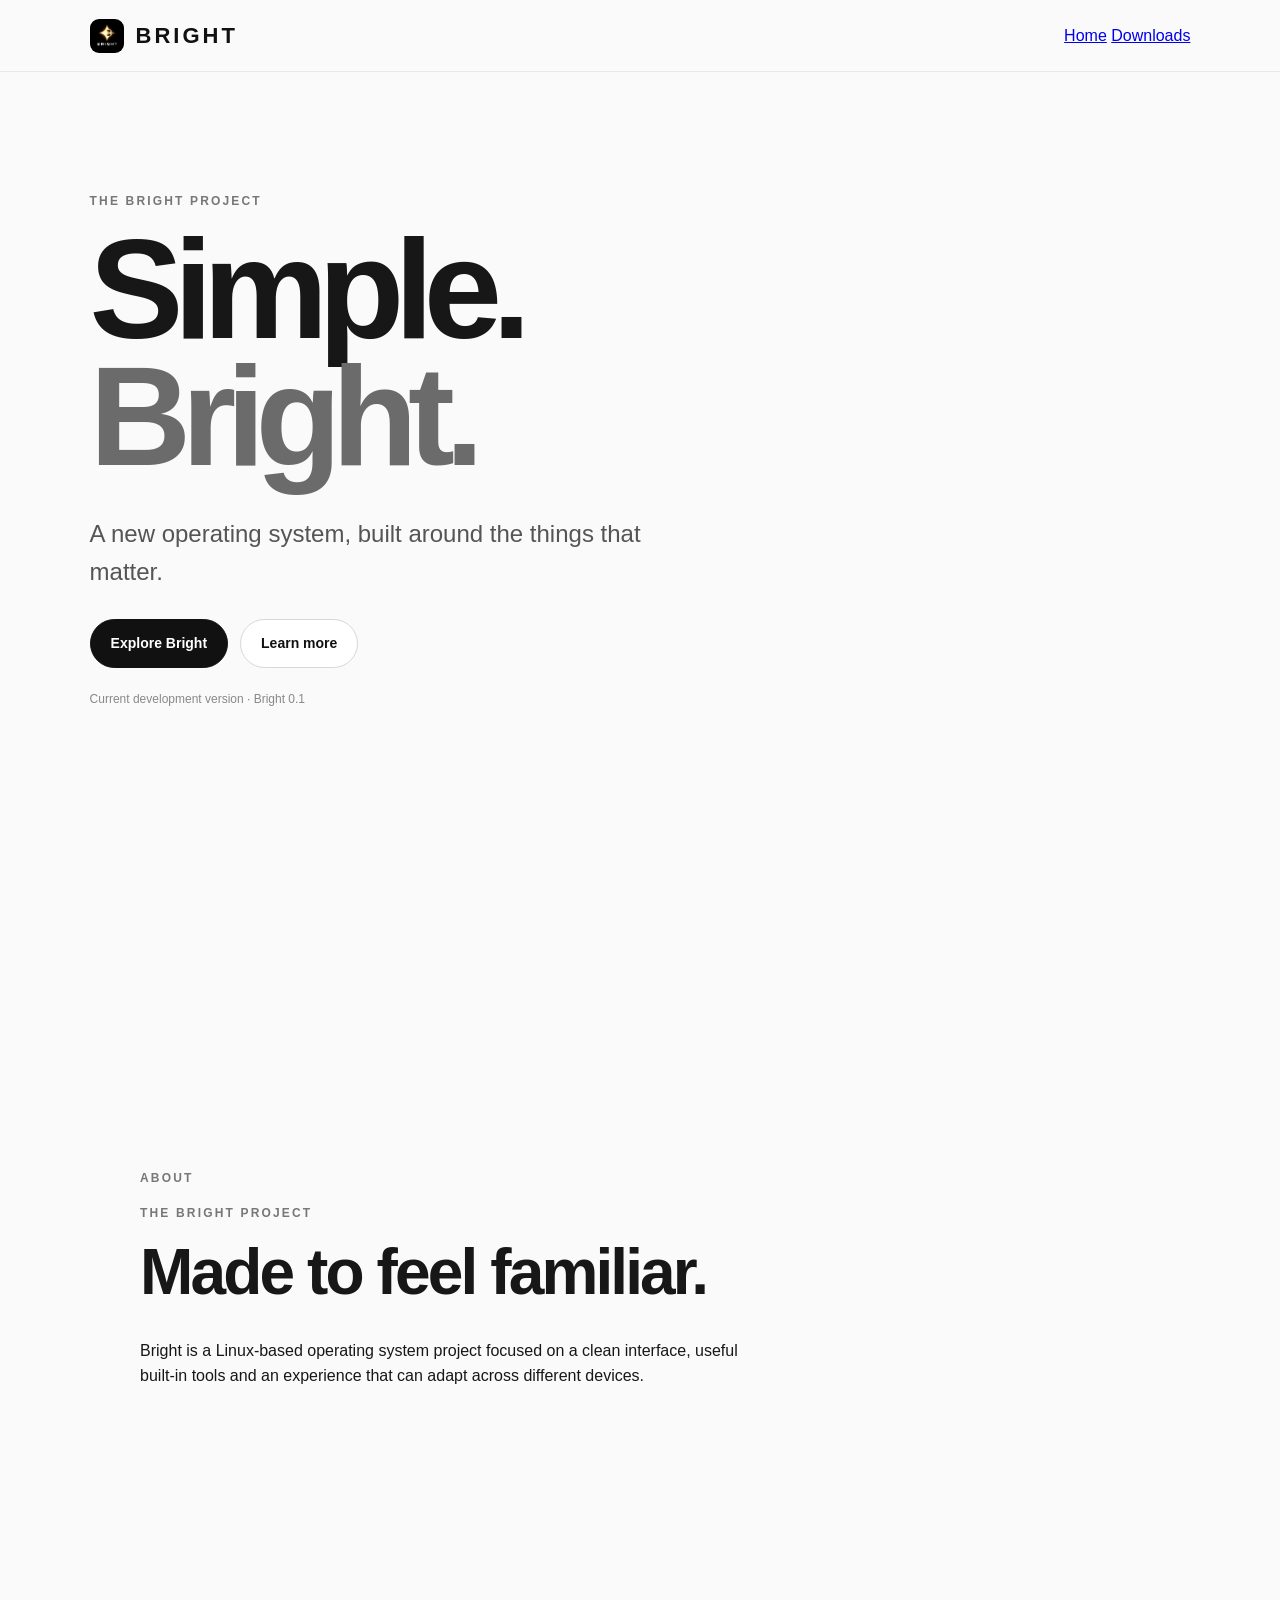
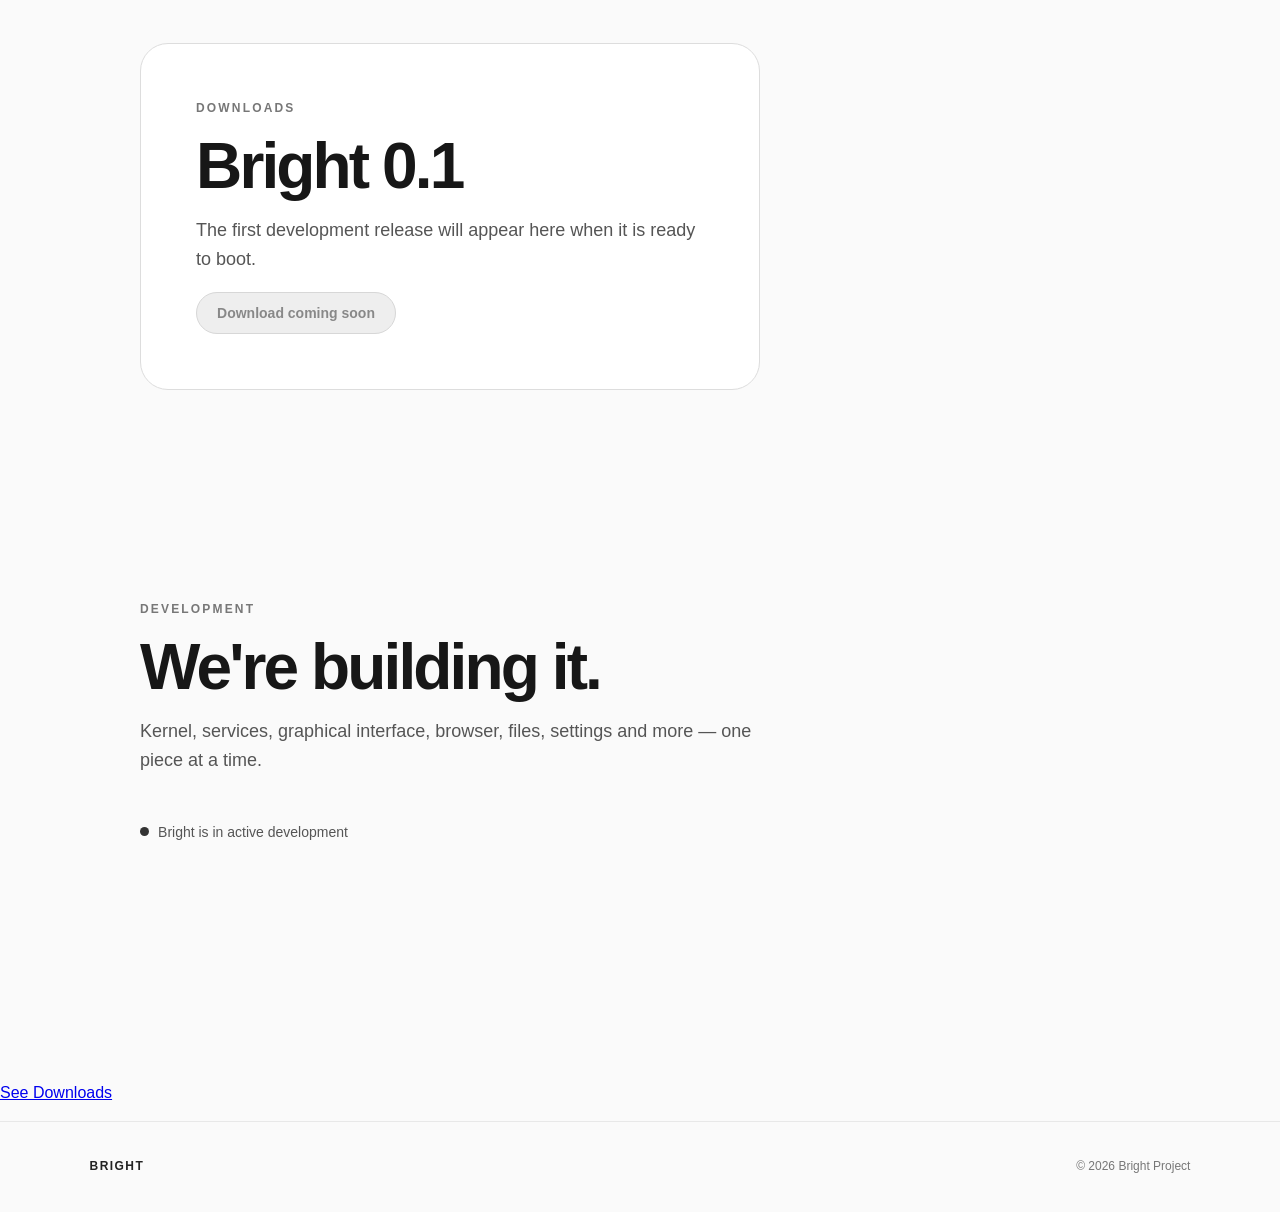
==== index.html @ c09f8cf2 "Update index.html" ====
<!DOCTYPE html>
<html lang="en">
<head>
    <meta charset="UTF-8">
    <meta name="viewport" content="width=device-width, initial-scale=1.0">

    <title>Bright</title>
    <meta name="description" content="Bright — a new operating system.">
<link rel="icon" type="image/png" href="015AEF3D-8F09-4C1F-8FC1-590E9E096916.png">
<link rel="apple-touch-icon" href="015AEF3D-8F09-4C1F-8FC1-590E9E096916.png">
    <link rel="stylesheet" href="style.css">
</head>
    <style>
                .logo {
            display: flex;
            align-items: center;
            gap: 12px;
            font-size: 22px;
            font-weight: 700;
            letter-spacing: 3px;
        }
        
           .logo img {
            width: 34px;
            height: 34px;
            border-radius: 9px;
        }
    </style>

<body>

<header class="navbar">
 <div class="logo">
            <img src="015AEF3D-8F09-4C1F-8FC1-590E9E096916.png"
                 alt="Bright">
           <a href="#" class="logo">BRIGHT</a>
        </div>
    <div>
            <a href="index.html">Home</a>
            <a href="downloads.html">Downloads</a>
        </div>

</header>


<main>
  <section class="hero">

        <p class="eyebrow">THE BRIGHT PROJECT</p>

        <h1>
            Simple.<br>
            <span>Bright.</span>
        </h1>

        <p class="subtitle">
            A new operating system, built around the things
            that matter.
        </p>

        <div class="buttons">
            <a href="#downloads" class="button primary">
                Explore Bright
            </a>

            <a href="#about" class="button secondary">
                Learn more
            </a>
        </div>

        <p class="version">
            Current development version · Bright 0.1
        </p>

    </section>


    <section id="about" class="section">

    <section class="hero">
        
      <p class="eyebrow">ABOUT</p>
        <p class="eyebrow">THE BRIGHT PROJECT</p>

        <h2>Made to feel familiar.</h2>

        <p>
            Bright is a Linux-based operating system project focused
            on a clean interface, useful built-in tools and an
            experience that can adapt across different devices.
        </p>

    </section>


    <section id="downloads" class="section download-card">

        <p class="eyebrow">DOWNLOADS</p>

        <h2>Bright 0.1</h2>

        <p>
            The first development release will appear here
            when it is ready to boot.
        </p>

        <button class="button disabled" disabled>
            Download coming soon
        </button>

    </section>


    <section id="development" class="section">

        <p class="eyebrow">DEVELOPMENT</p>

        <h2>We're building it.</h2>

        <p>
            Kernel, services, graphical interface, browser, files,
            settings and more — one piece at a time.
        </p>

        <div class="status">
            <span></span>
            Bright is in active development
        </div>

    </section>

</main>

<p><a href="/downloads">See Downloads</a></p>
<footer>

    <strong>BRIGHT</strong>

    <span>
        © 2026 Bright Project
    </span>

</footer>

</body>
</html>
---- style.css ----
* {
    box-sizing: border-box;
}

html {
    scroll-behavior: smooth;
}

body {
    margin: 0;
    background: #fafafa;
    color: #171717;

    font-family:
        Inter,
        -apple-system,
        BlinkMacSystemFont,
        "Segoe UI",
        sans-serif;

    line-height: 1.6;
}


/* ============================= */
/* NAVIGATION */
/* ============================= */

.navbar {
    height: 72px;

    padding: 0 7%;

    display: flex;
    align-items: center;
    justify-content: space-between;

    border-bottom: 1px solid #e8e8e8;

    background: rgba(250, 250, 250, 0.92);

    position: sticky;
    top: 0;

    backdrop-filter: blur(12px);

    z-index: 10;
}


.logo {
    color: #111;

    text-decoration: none;

    font-size: 20px;
    font-weight: 800;

    letter-spacing: 0.16em;
}


nav {
    display: flex;
    gap: 28px;
}


nav a {
    color: #555;

    text-decoration: none;

    font-size: 14px;

    transition: 0.2s;
}


nav a:hover {
    color: #111;
}


/* ============================= */
/* HERO */
/* ============================= */

.hero {
    min-height: 78vh;

    max-width: 1100px;

    padding:
        120px
        7%
        90px;

    display: flex;
    flex-direction: column;
    justify-content: center;
}


.eyebrow {
    margin: 0 0 16px;

    color: #777;

    font-size: 12px;
    font-weight: 750;

    letter-spacing: 0.18em;
}


h1 {
    margin: 0;

    font-size: clamp(64px, 11vw, 150px);

    line-height: 0.9;

    letter-spacing: -0.07em;

    font-weight: 800;
}


h1 span {
    color: #6b6b6b;
}


.subtitle {
    max-width: 620px;

    margin:
        34px
        0
        28px;

    color: #555;

    font-size:
        clamp(18px, 2.2vw, 24px);
}


/* ============================= */
/* BUTTONS */
/* ============================= */

.buttons {
    display: flex;

    gap: 12px;

    flex-wrap: wrap;
}


.button {
    display: inline-block;

    padding:
        12px
        20px;

    border-radius: 999px;

    border: 1px solid #d7d7d7;

    font-size: 14px;

    font-weight: 650;

    text-decoration: none;

    cursor: pointer;
}


.primary {
    background: #111;

    color: white;

    border-color: #111;
}


.secondary {
    background: white;

    color: #111;
}


.disabled {
    background: #eee;

    color: #888;

    cursor: not-allowed;
}


.version {
    margin-top: 22px;

    color: #888;

    font-size: 12px;
}


/* ============================= */
/* SECTIONS */
/* ============================= */

.section {
    max-width: 900px;

    padding:
        110px
        7%;
}


.section h2 {
    margin: 0 0 18px;

    font-size:
        clamp(36px, 5vw, 64px);

    line-height: 1;

    letter-spacing: -0.045em;
}


.section > p:not(.eyebrow) {
    max-width: 650px;

    color: #555;

    font-size: 18px;
}


/* ============================= */
/* DOWNLOAD CARD */
/* ============================= */

.download-card {
    margin:
        20px
        7%
        100px;

    padding: 55px;

    max-width: 900px;

    background: white;

    border: 1px solid #ddd;

    border-radius: 28px;
}


/* ============================= */
/* DEVELOPMENT STATUS */
/* ============================= */

.status {
    margin-top: 28px;

    display: inline-flex;

    align-items: center;

    gap: 9px;

    color: #555;

    font-size: 14px;
}


.status span {
    width: 9px;
    height: 9px;

    border-radius: 50%;

    background: #333;
}


/* ============================= */
/* FOOTER */
/* ============================= */

footer {
    padding:
        35px
        7%;

    border-top: 1px solid #e8e8e8;

    display: flex;

    justify-content: space-between;

    color: #777;

    font-size: 12px;
}


footer strong {
    color: #222;

    letter-spacing: 0.12em;
}


/* ============================= */
/* MOBILE */
/* ============================= */

@media (max-width: 650px) {

    nav {
        display: none;
    }

    .hero {
        padding-top: 90px;
    }

    .download-card {
        margin-left: 5%;
        margin-right: 5%;

        padding:
            35px
            25px;
    }

    footer {
        flex-direction: column;

        gap: 8px;
    }
}
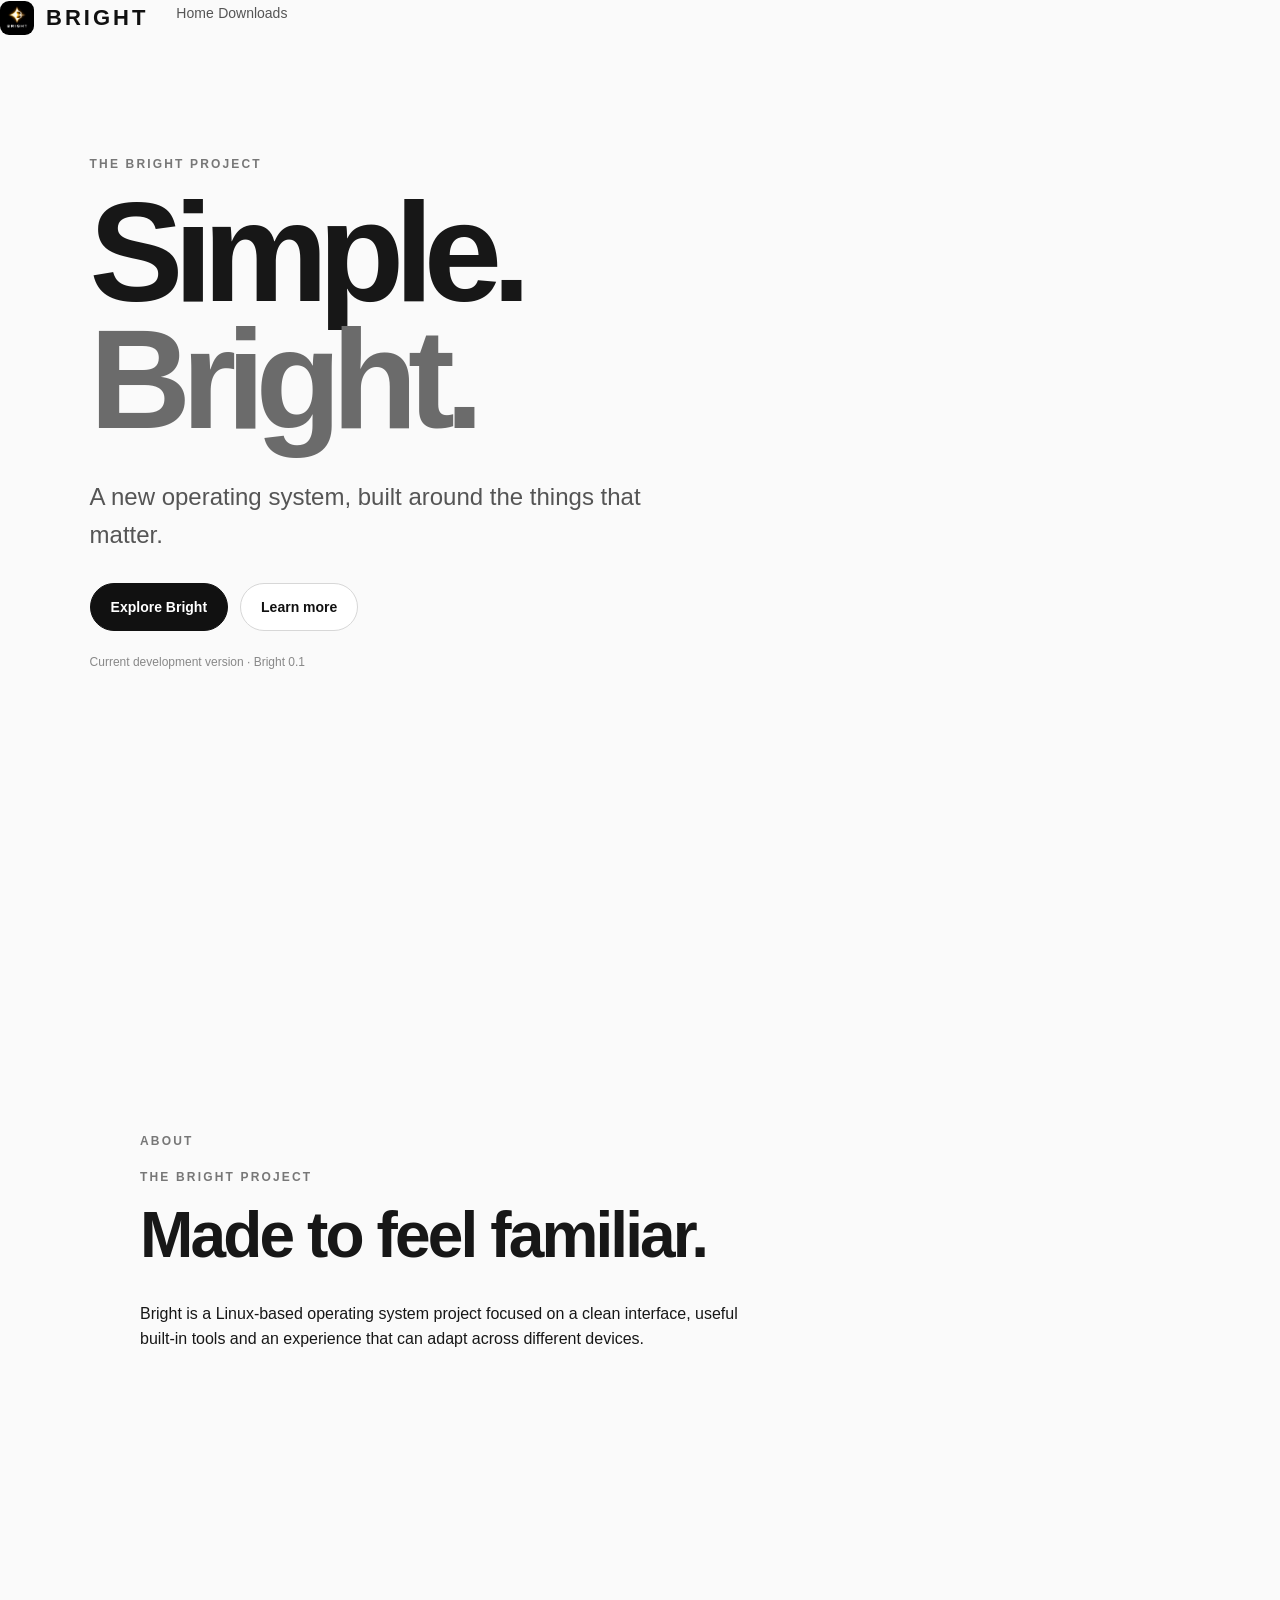
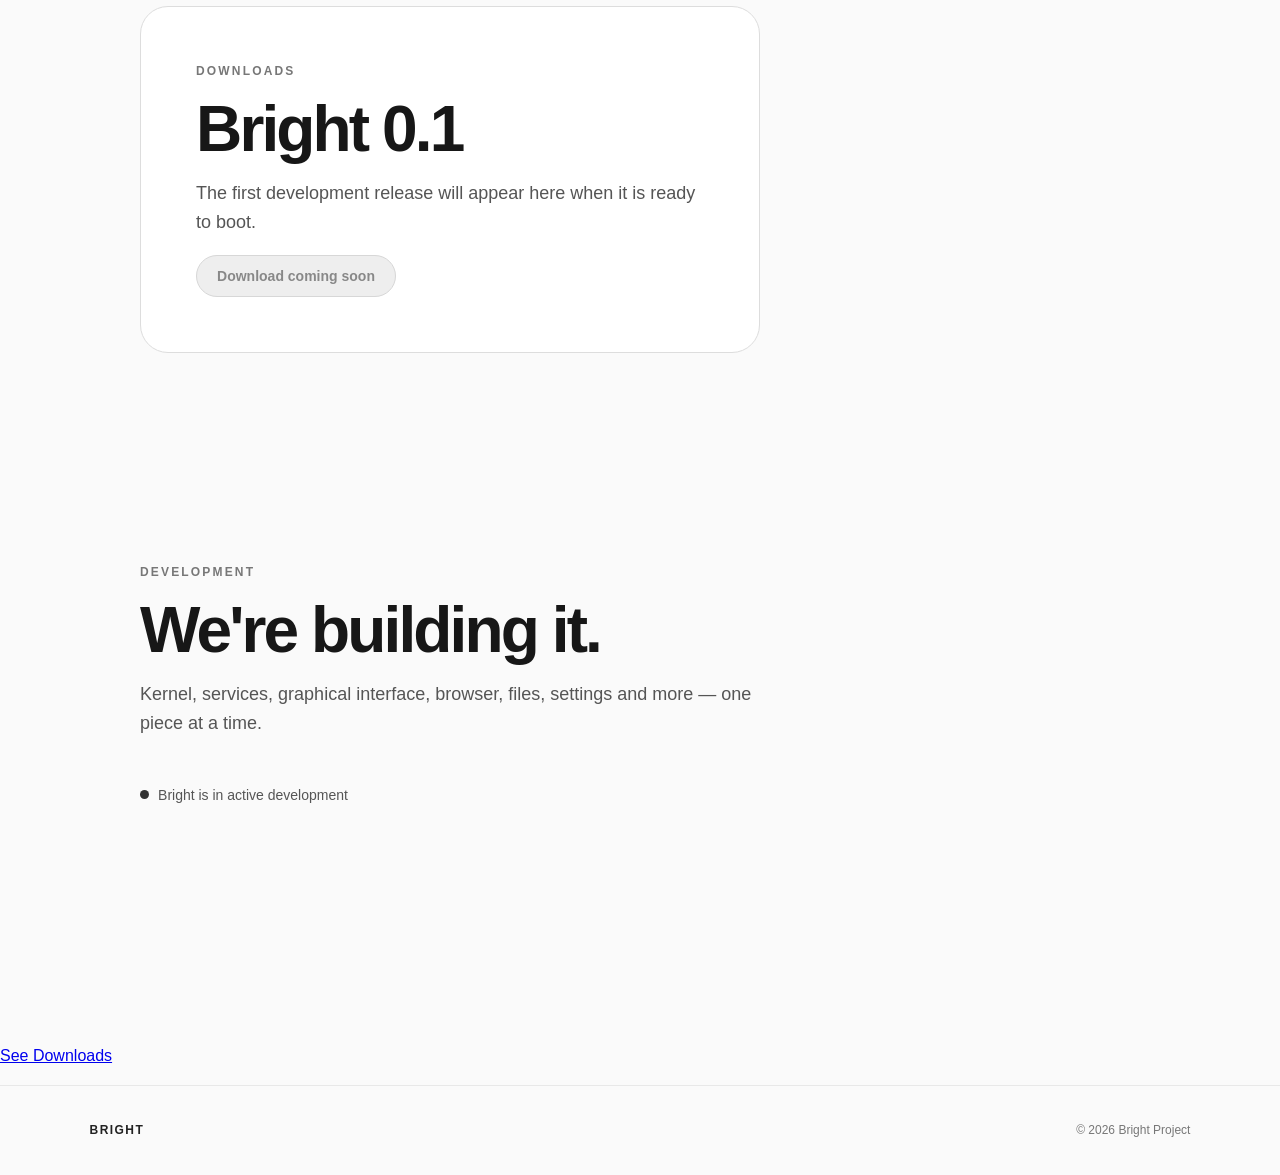
==== commit 7998de00: "Update index.html" ====
--- a/index.html
+++ b/index.html
@@ -29,7 +29,7 @@
 
 <body>
 
-<header class="navbar">
+<nav>
  <div class="logo">
             <img src="015AEF3D-8F09-4C1F-8FC1-590E9E096916.png"
                  alt="Bright">
@@ -40,7 +40,7 @@
             <a href="downloads.html">Downloads</a>
         </div>
 
-</header>
+</nav>
 
 
 <main>
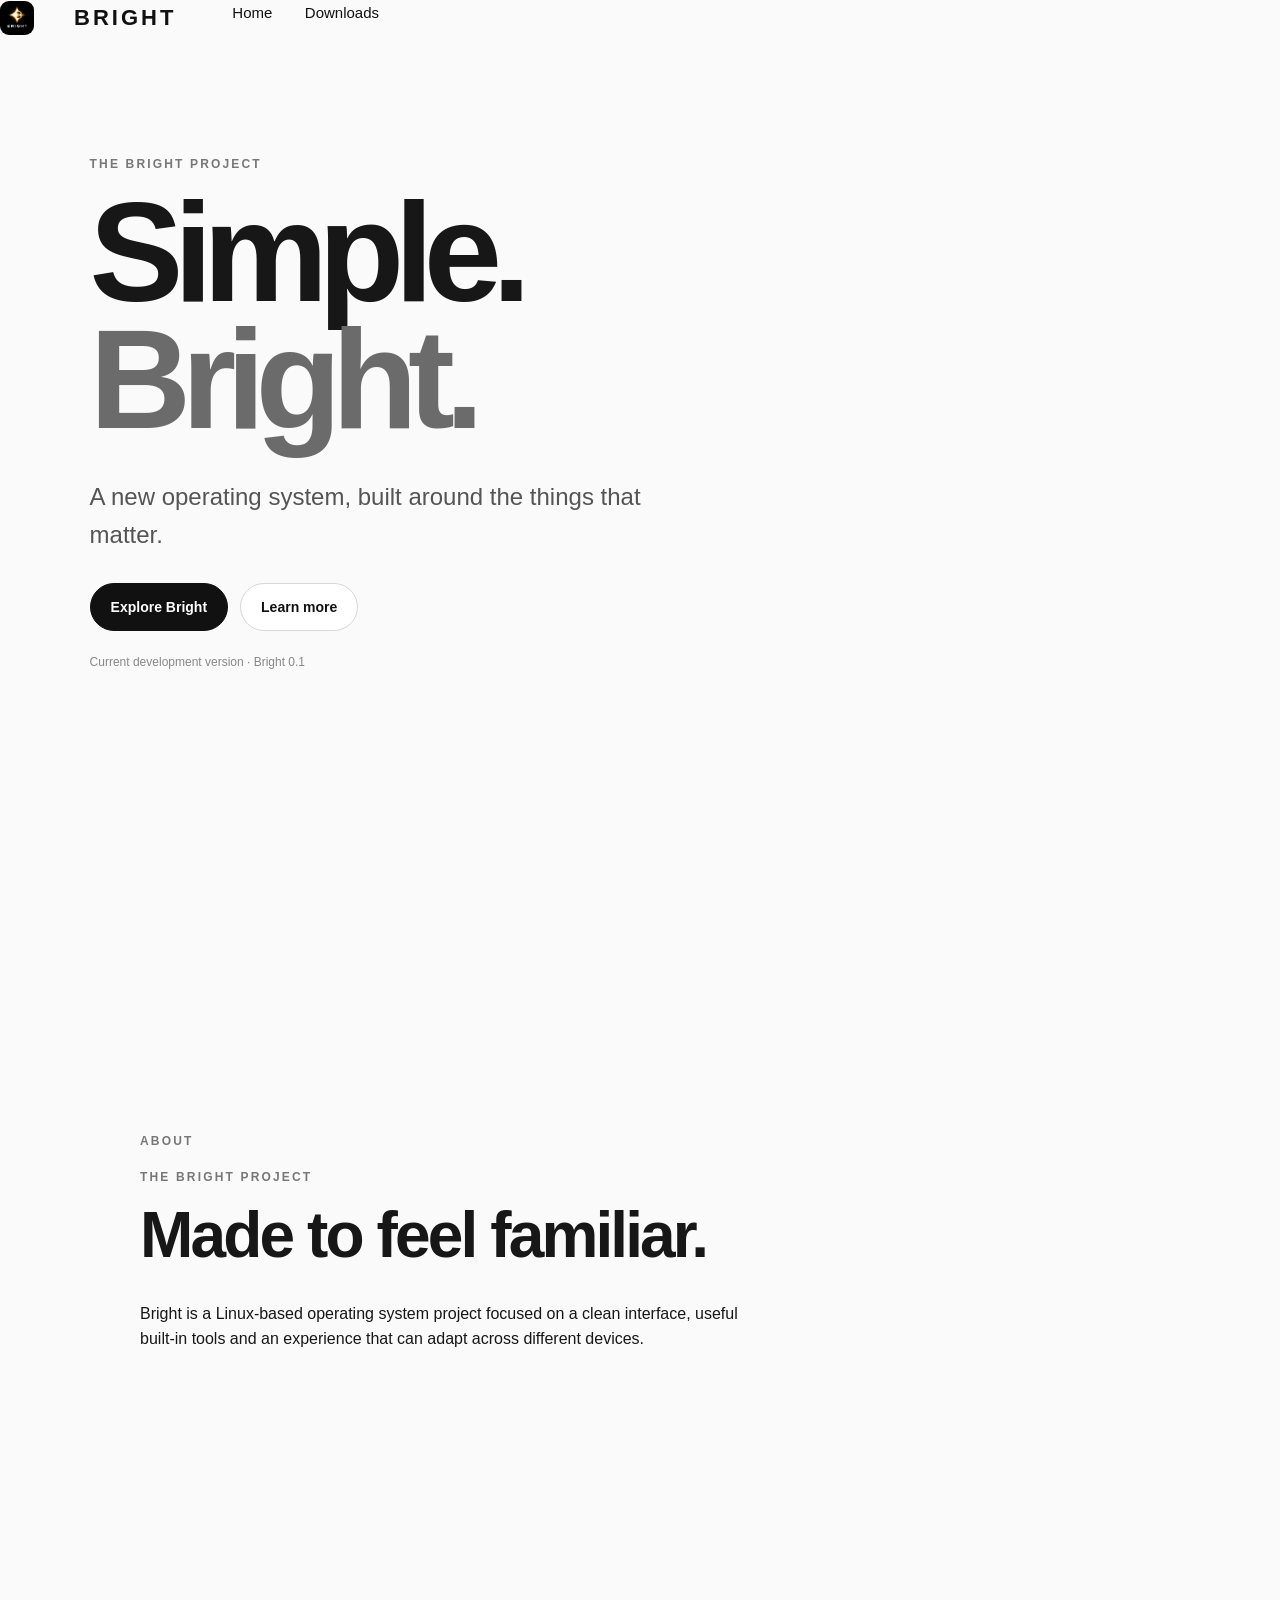
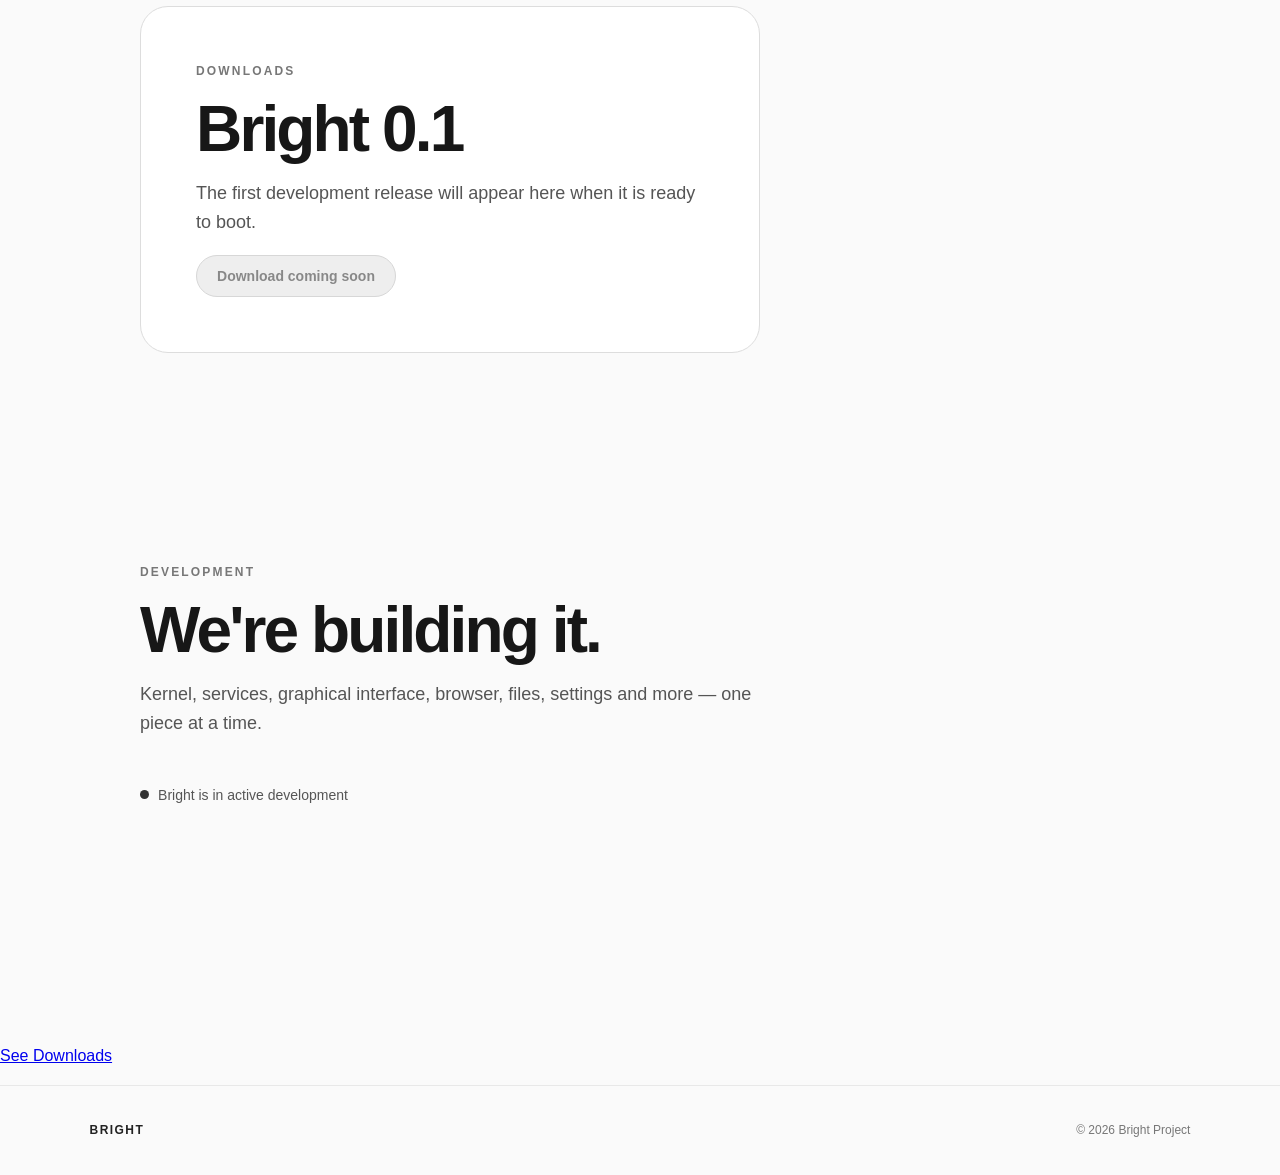
==== commit d4734a32: "Update index.html" ====
--- a/index.html
+++ b/index.html
@@ -25,6 +25,13 @@
             height: 34px;
             border-radius: 9px;
         }
+                nav a {
+            color: #111;
+            text-decoration: none;
+            margin-left: 28px;
+            font-size: 15px;
+        }
+
     </style>
 
 <body>
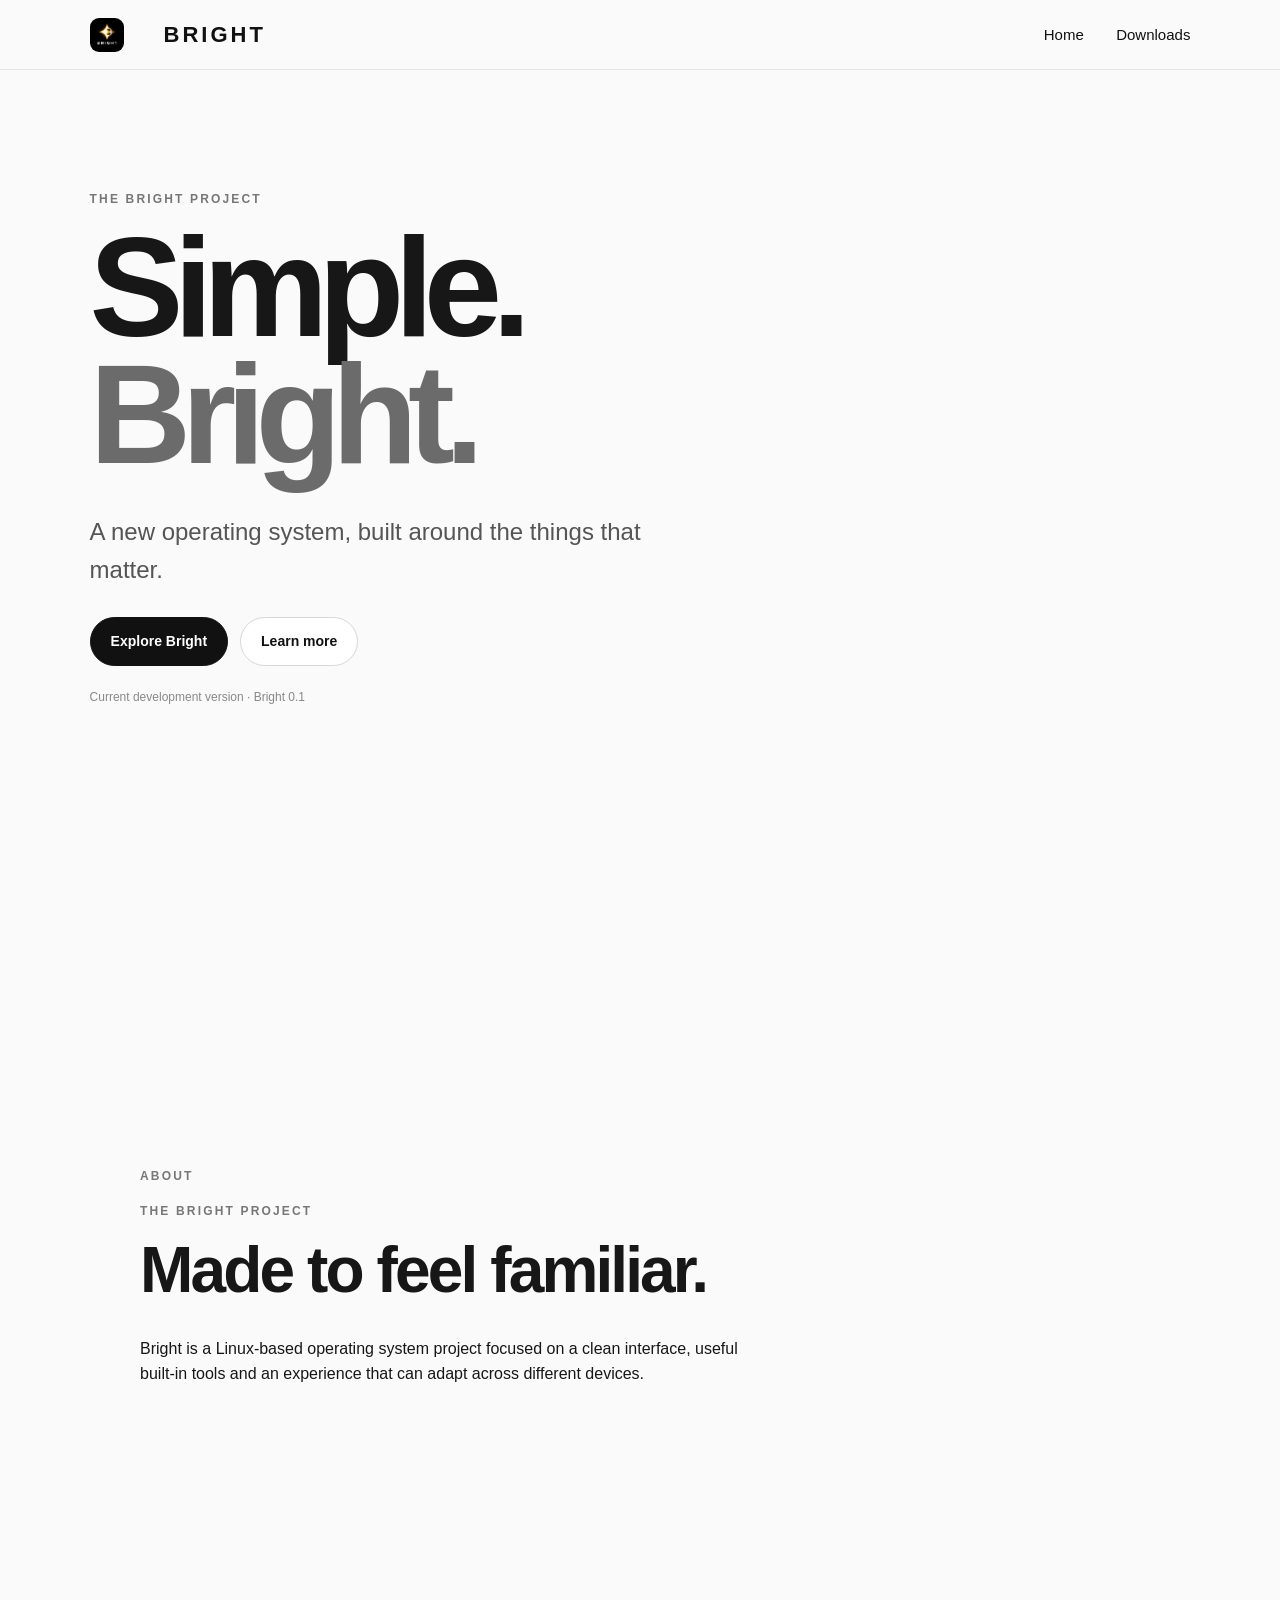
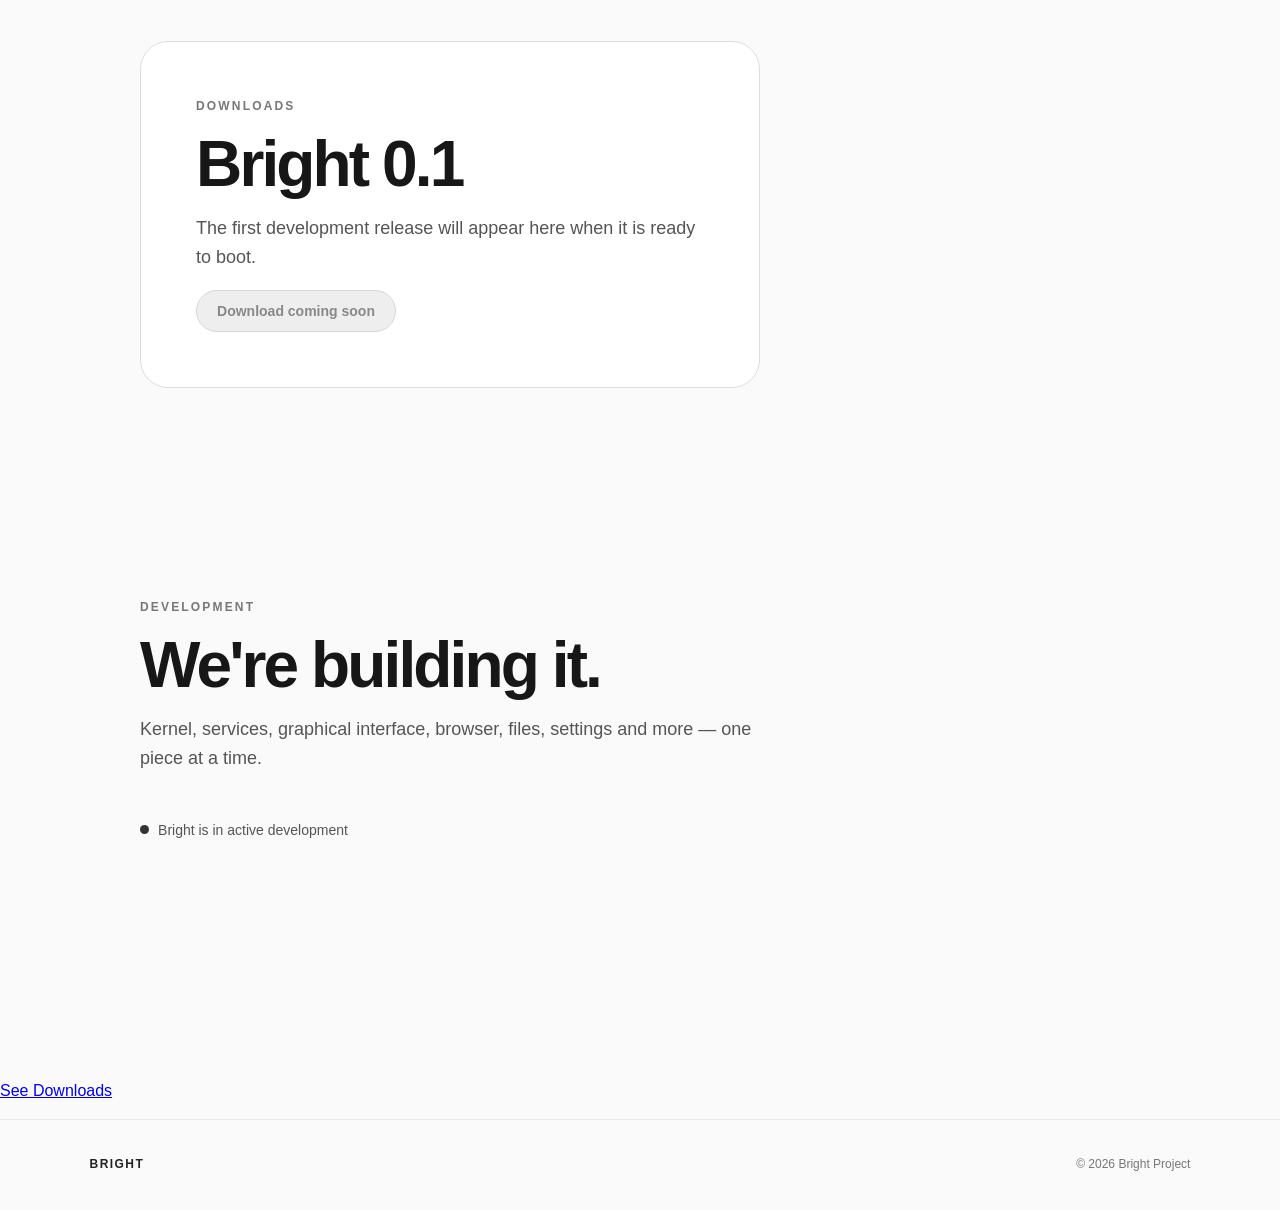
==== commit 0e47dd16: "Update index.html" ====
--- a/index.html
+++ b/index.html
@@ -11,6 +11,19 @@
     <link rel="stylesheet" href="style.css">
 </head>
     <style>
+              nav {
+            height: 70px;
+            display: flex;
+            align-items: center;
+            justify-content: space-between;
+            padding: 0 7%;
+            border-bottom: 1px solid #e5e5e5;
+            background: rgba(250, 250, 250, 0.95);
+            position: sticky;
+            top: 0;
+            z-index: 10;
+        }
+        
                 .logo {
             display: flex;
             align-items: center;
@@ -41,12 +54,12 @@
             <img src="015AEF3D-8F09-4C1F-8FC1-590E9E096916.png"
                  alt="Bright">
            <a href="#" class="logo">BRIGHT</a>
-        </div>
-    <div>
+ </div>
+    
+<div>
             <a href="index.html">Home</a>
             <a href="downloads.html">Downloads</a>
-        </div>
-
+</div>
 </nav>
 
 
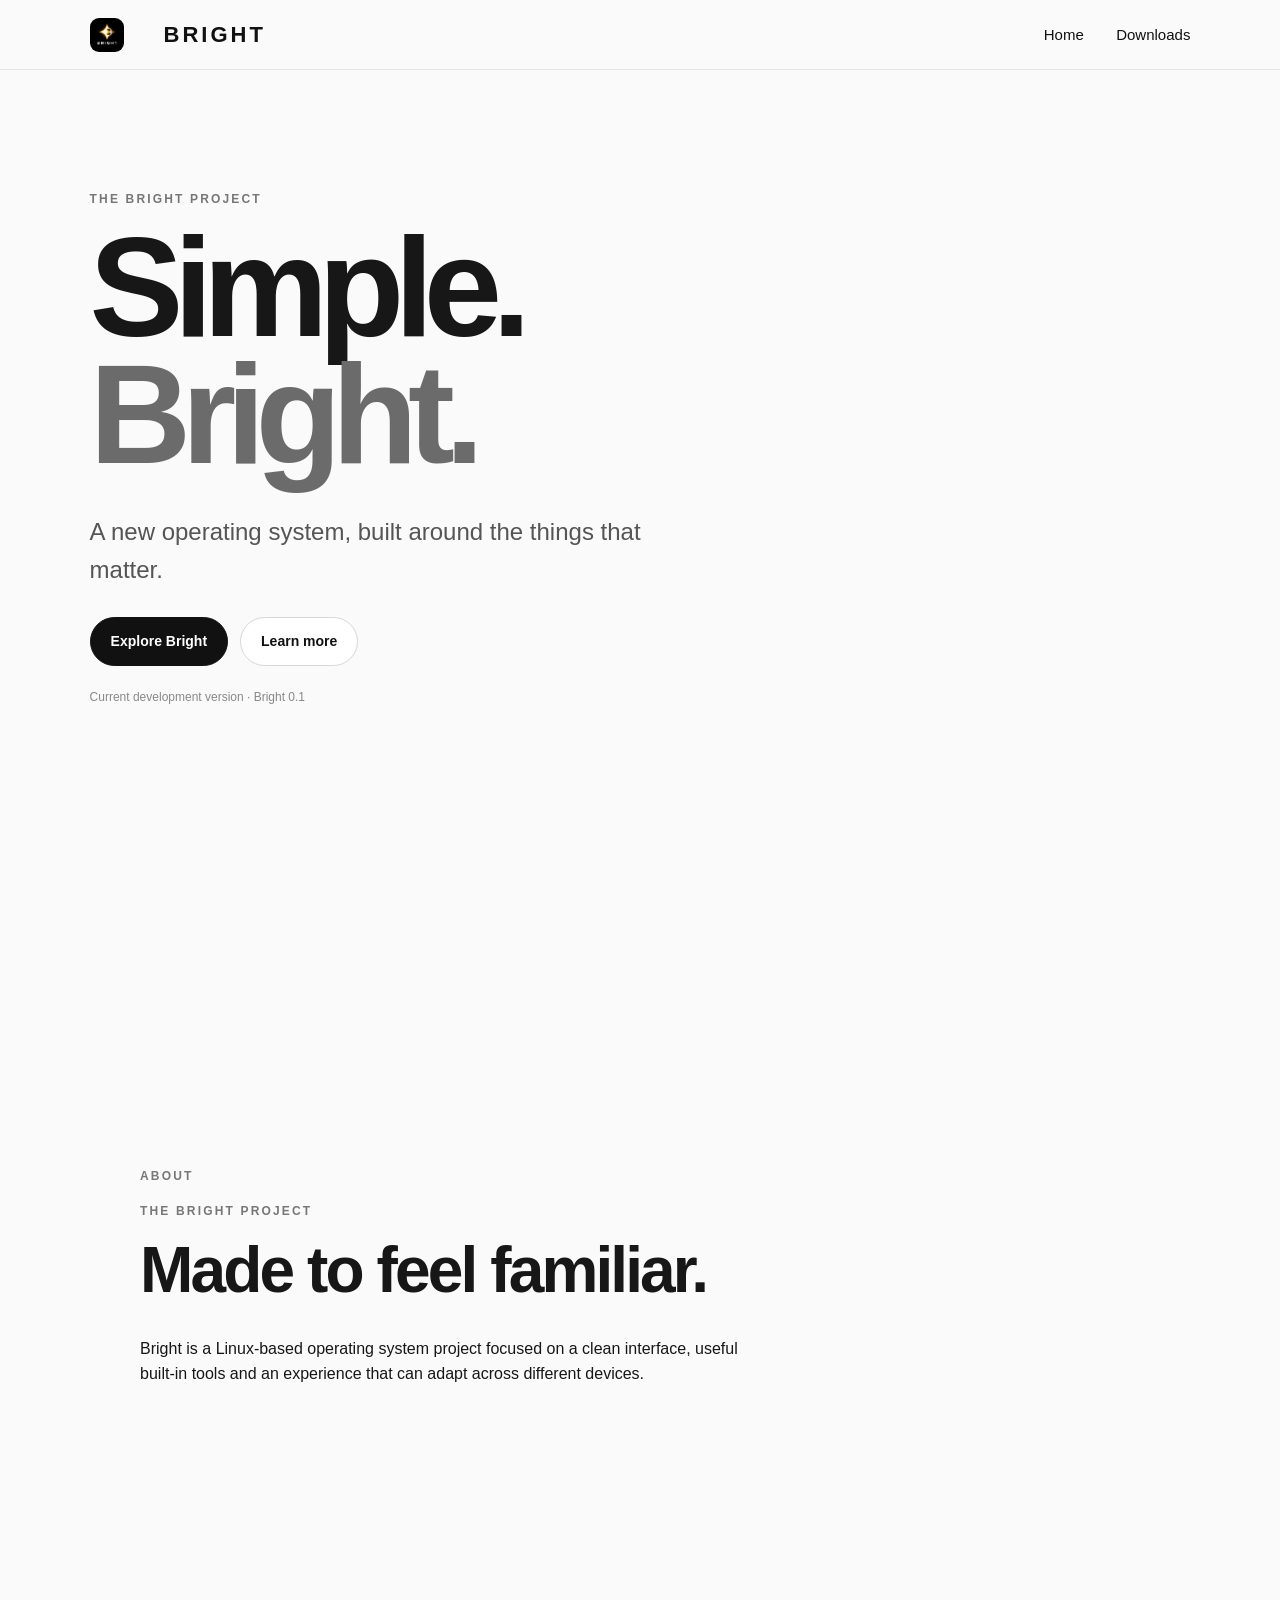
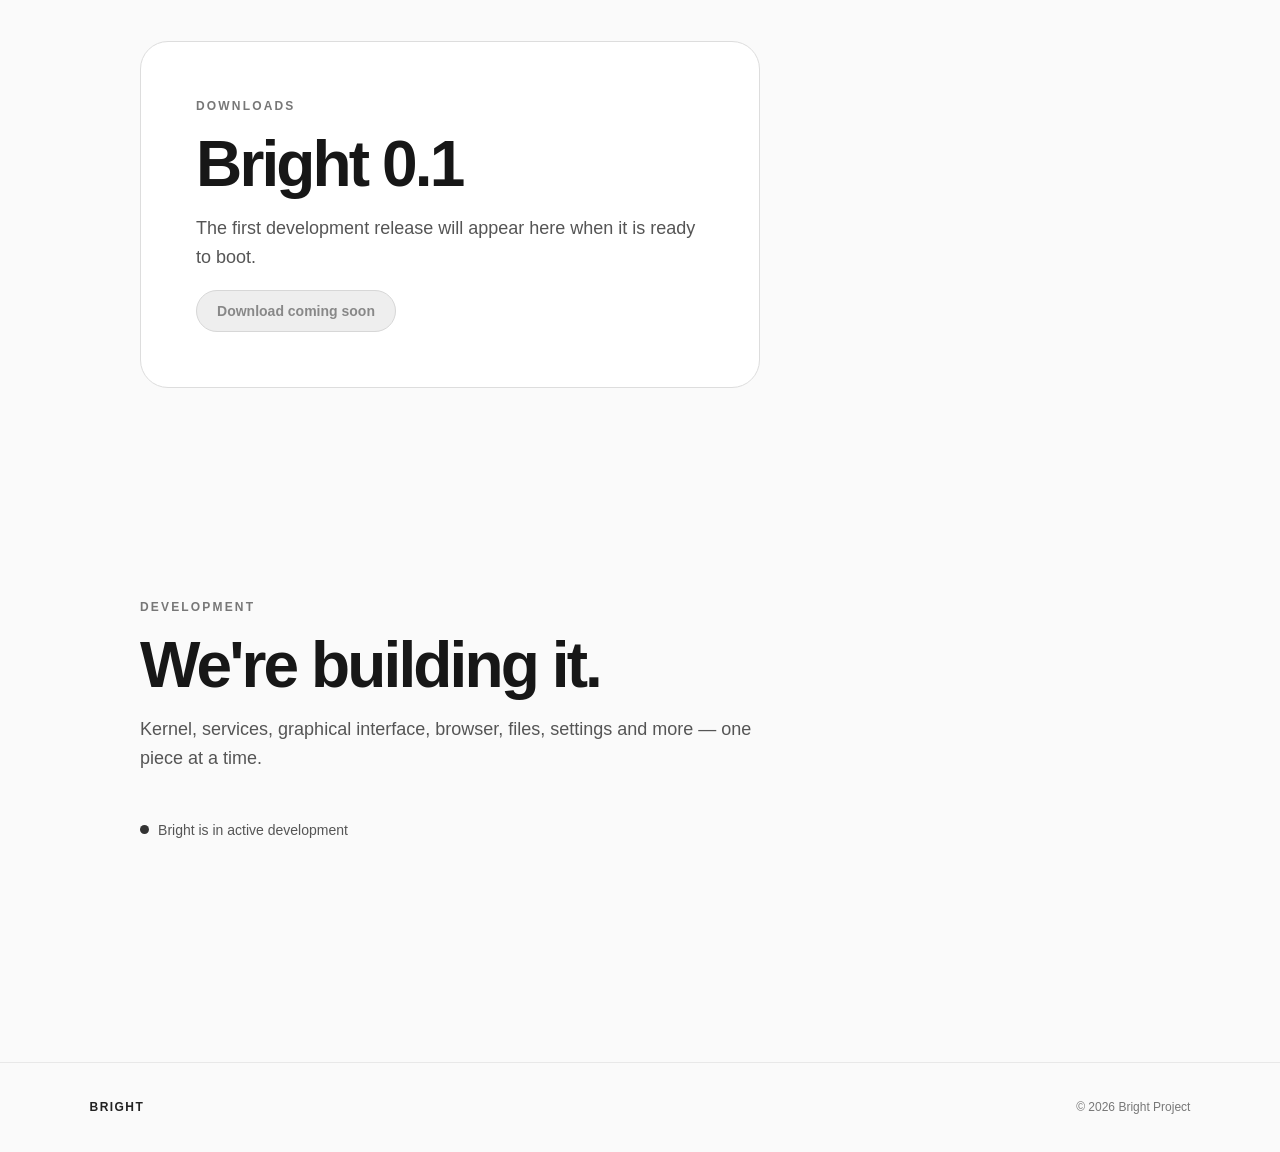
==== commit 5bc41ab9: "Update index.html" ====
--- a/index.html
+++ b/index.html
@@ -150,8 +150,6 @@
     </section>
 
 </main>
-
-<p><a href="/downloads">See Downloads</a></p>
 <footer>
 
     <strong>BRIGHT</strong>
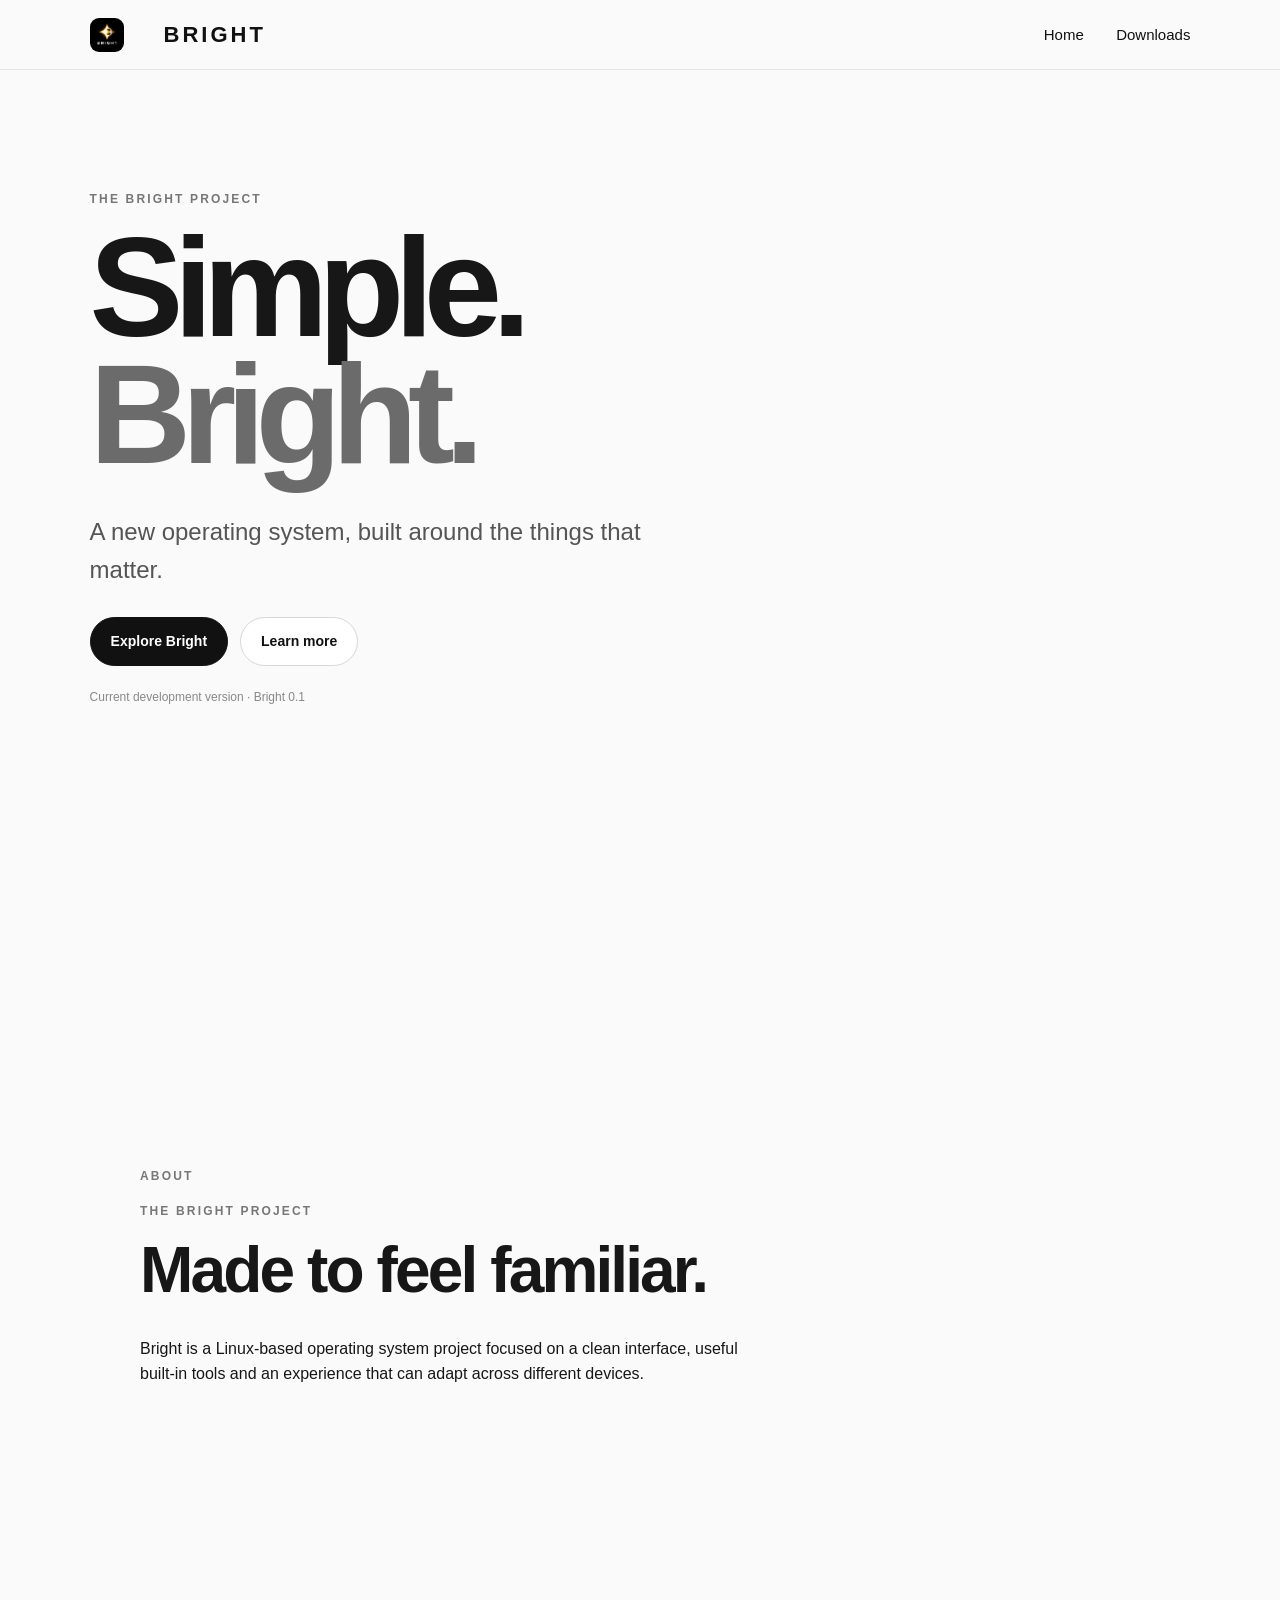
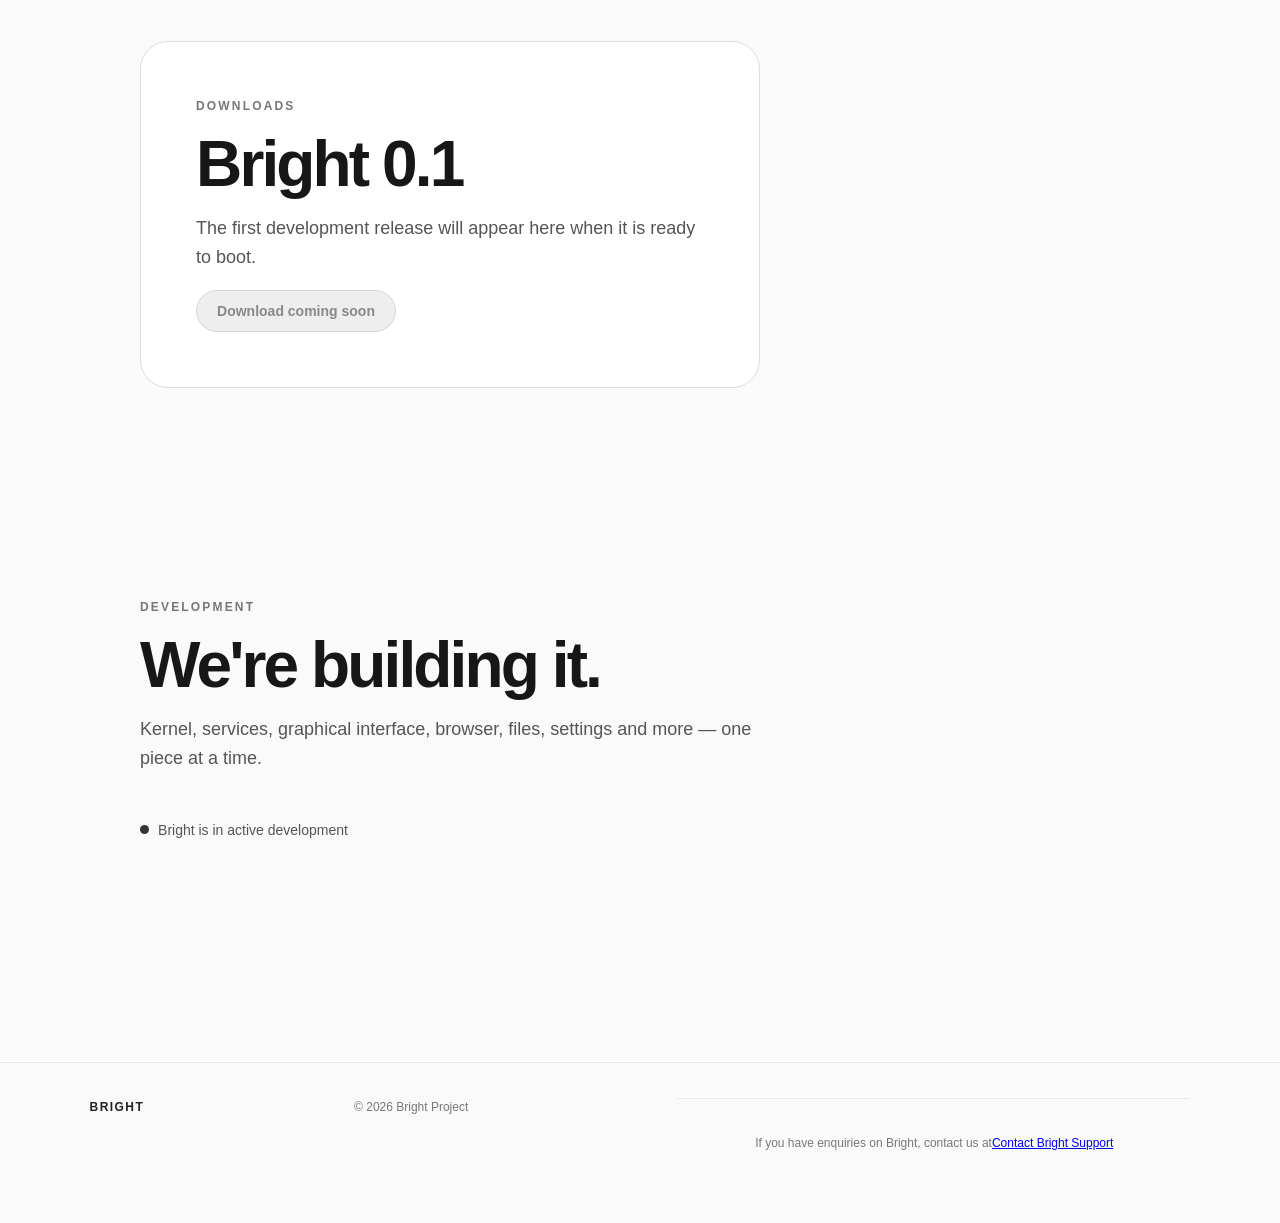
==== commit 8e41babb: "Update index.html" ====
--- a/index.html
+++ b/index.html
@@ -158,7 +158,10 @@
         © 2026 Bright Project
     </span>
 
-</footer>
+
+    <footer>If you have enquiries on Bright, contact us at <a href="https://mail.google.com/mail/?view=cm&fs=1&to=bright-dev@gmail.com">
+    Contact Bright Support
+</a></footer>
 
 </body>
 </html>
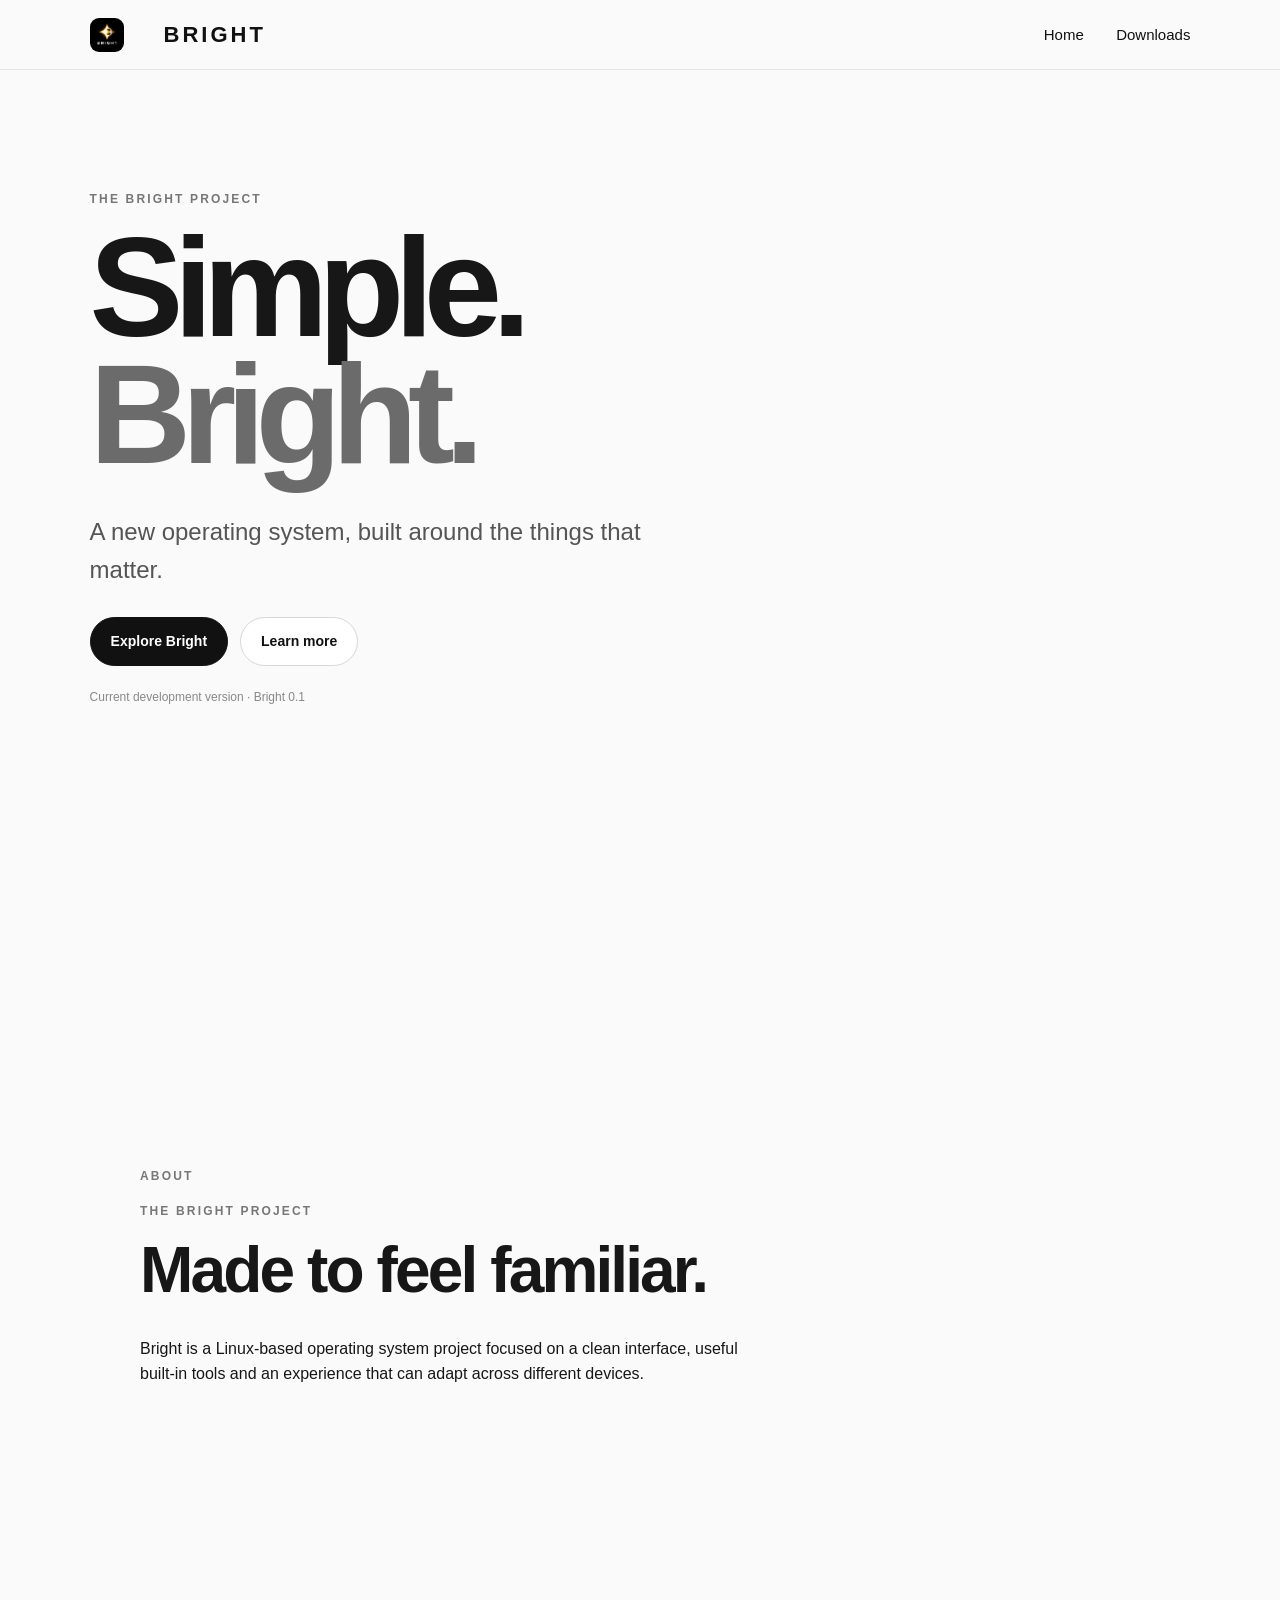
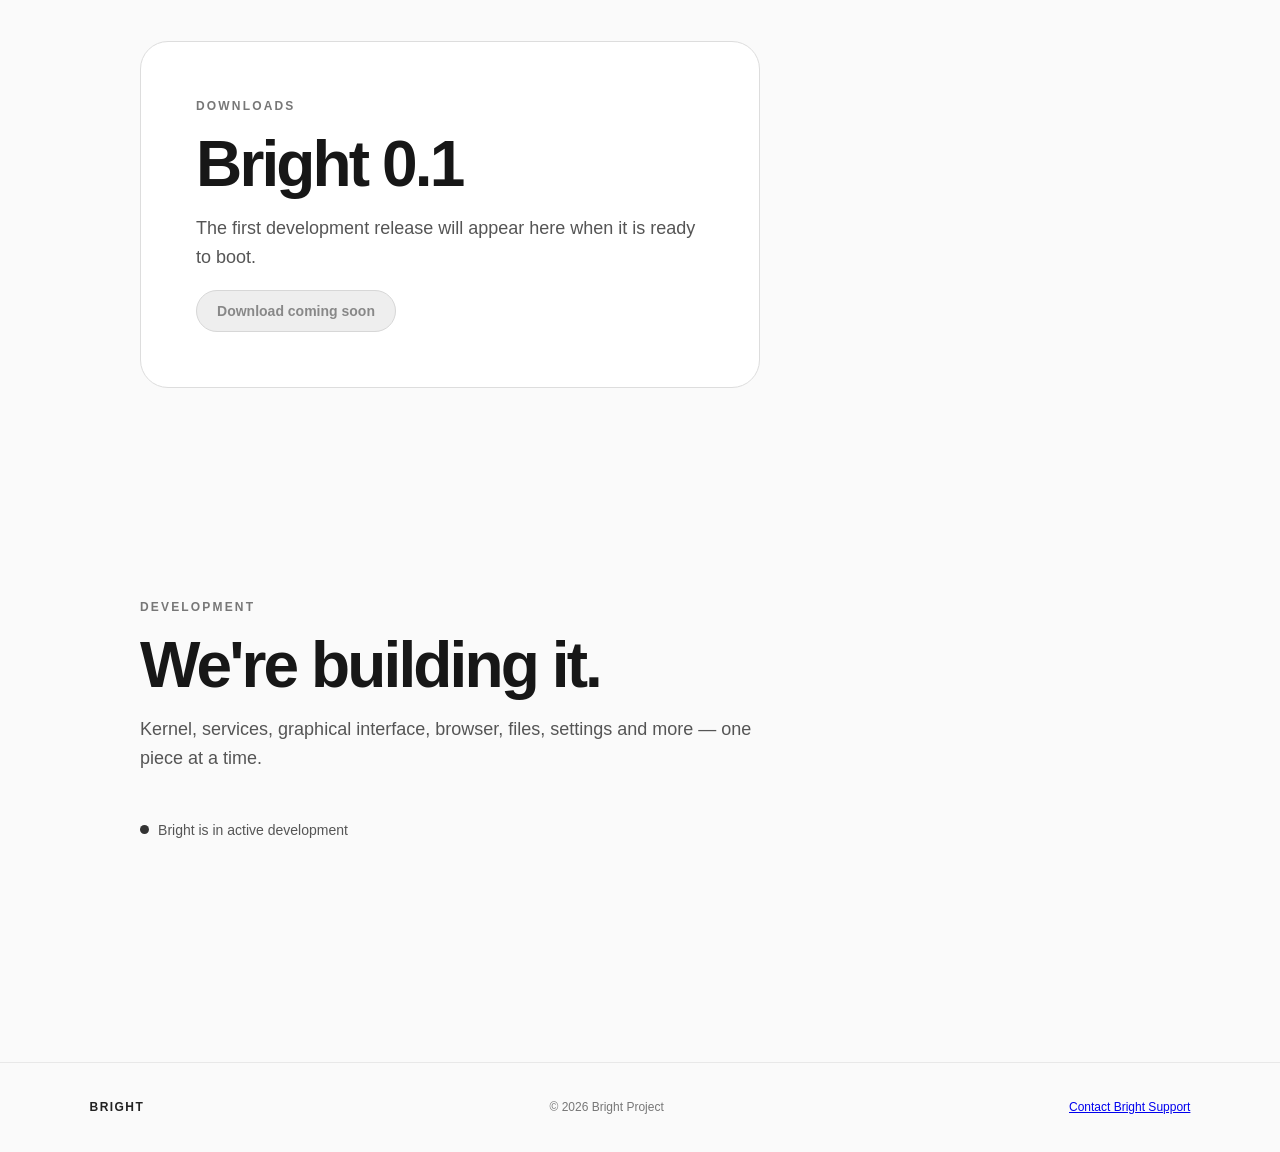
==== commit 1b200281: "Update index.html" ====
--- a/index.html
+++ b/index.html
@@ -159,7 +159,7 @@
     </span>
 
 
-    <footer>If you have enquiries on Bright, contact us at <a href="https://mail.google.com/mail/?view=cm&fs=1&to=bright-dev@gmail.com">
+    <a href="https://mail.google.com/mail/?view=cm&fs=1&to=bright-dev@gmail.com">
     Contact Bright Support
 </a></footer>
 
